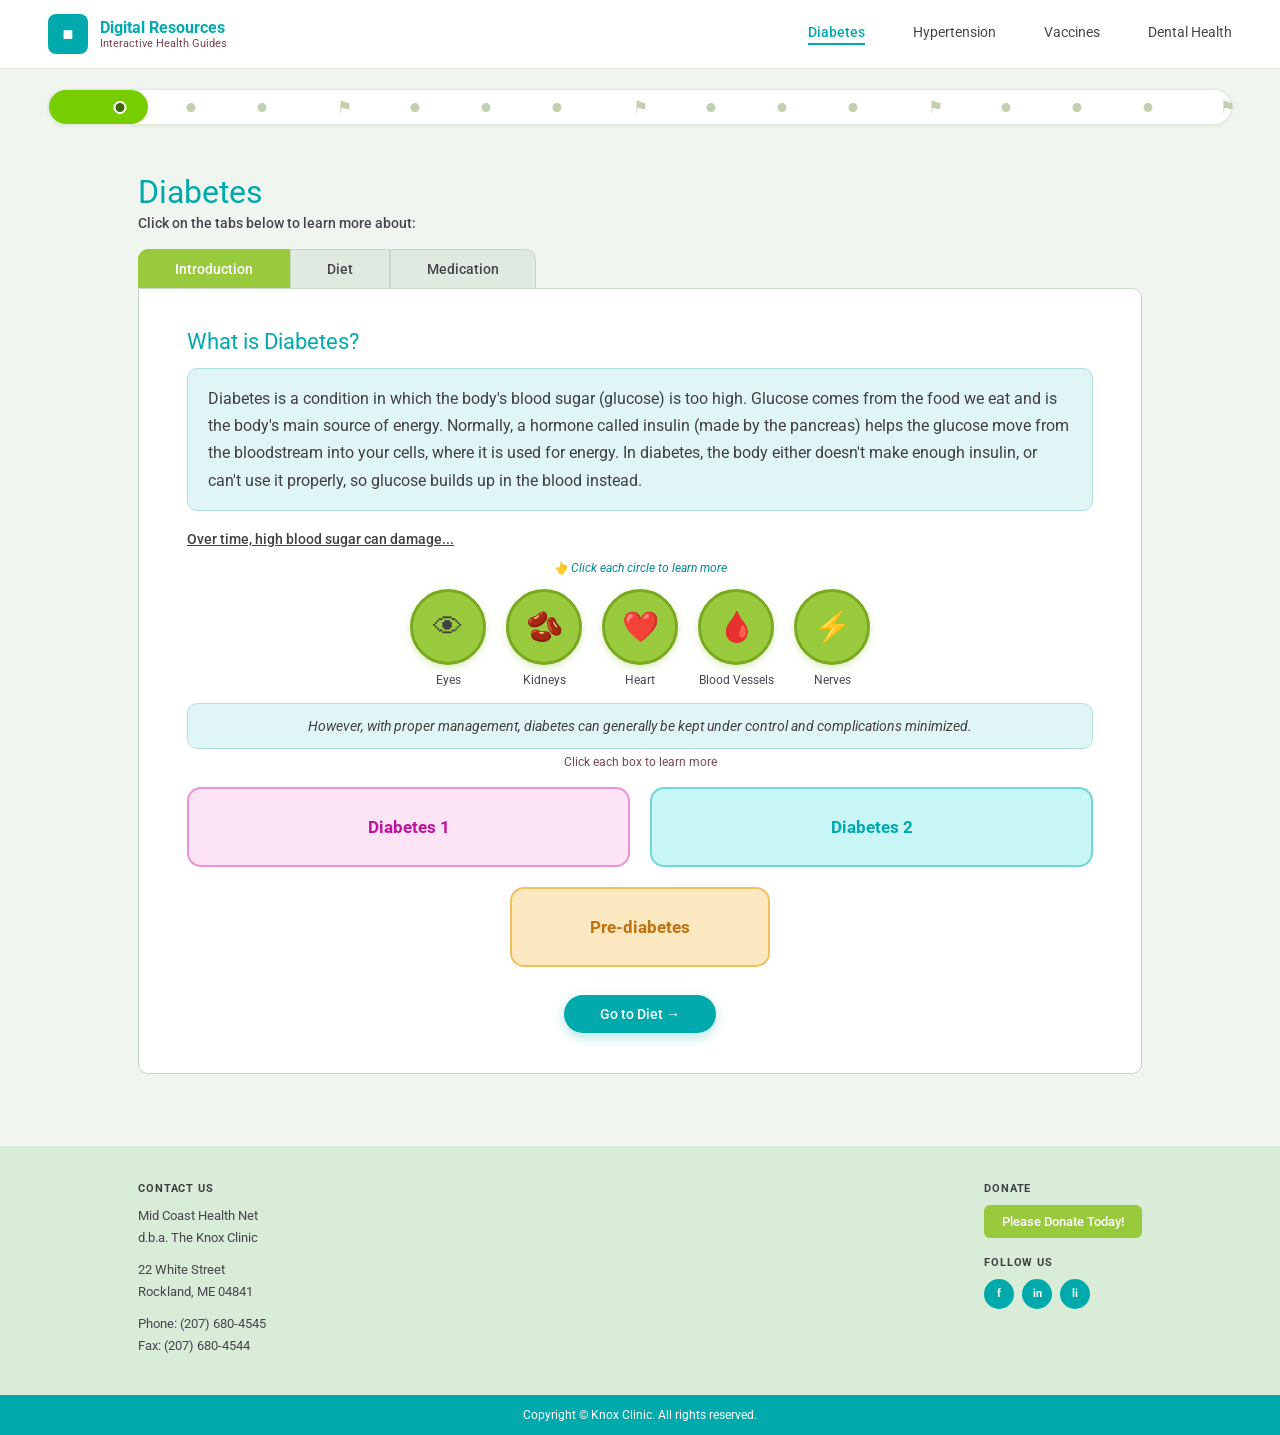
==== index.html @ ec64d721 "Added: styles.css, diabetes.js, index.html" ====
<!DOCTYPE html>
<html lang="en">
<head>
  <meta charset="UTF-8" />
  <meta name="viewport" content="width=device-width, initial-scale=1.0"/>
  <title>Digital Resources – Interactive Health Guides</title>
  <link rel="stylesheet" href="css/styles.css" />
</head>
<body>

  <!-- NAV -->
  <header class="navbar">
    <div class="nav-brand">
      <div class="brand-icon">&#9632;</div>
      <div>
        <div class="brand-title">Digital Resources</div>
        <div class="brand-sub">Interactive Health Guides</div>
      </div>
    </div>
    <nav class="nav-links">
      <a href="#" class="nav-link active">Diabetes</a>
      <a href="#" class="nav-link">Hypertension</a>
      <a href="#" class="nav-link">Vaccines</a>
      <a href="#" class="nav-link">Dental Health</a>
    </nav>
  </header>

  <!-- PROGRESS BAR (rendered by JS) -->
  <div class="progress-bar-container"></div>

  <!-- MAIN CONTENT -->
  <main class="content-wrapper">
    <h1 class="module-title">Diabetes</h1>
    <p class="module-subtitle">Click on the tabs below to learn more about:</p>

    <!-- TABS -->
    <div class="tabs">
      <button class="tab-btn active" data-tab="introduction">Introduction</button>
      <button class="tab-btn" data-tab="diet">Diet</button>
      <button class="tab-btn" data-tab="medication">Medication</button>
    </div>

    <!-- TAB PANELS -->
    <div class="tab-content" id="tab-introduction">
      <!-- Injected by JS -->
    </div>
    <div class="tab-content hidden" id="tab-diet">
      <!-- Injected by JS -->
    </div>
    <div class="tab-content hidden" id="tab-medication">
      <!-- Injected by JS -->
    </div>

  </main>

  <!-- FOOTER -->
  <footer class="site-footer">
    <div class="footer-inner">
      <div class="footer-contact">
        <h4>CONTACT US</h4>
        <p>Mid Coast Health Net<br>d.b.a. The Knox Clinic</p>
        <p>22 White Street<br>Rockland, ME 04841</p>
        <p>Phone: (207) 680-4545<br>Fax: (207) 680-4544</p>
      </div>
      <div class="footer-donate">
        <h4>DONATE</h4>
        <button class="donate-btn">Please Donate Today!</button>
        <h4>FOLLOW US</h4>
        <div class="social-icons">
          <a href="#" class="social-icon">f</a>
          <a href="#" class="social-icon">in</a>
          <a href="#" class="social-icon">li</a>
        </div>
      </div>
    </div>
    <div class="footer-copy">Copyright &copy; Knox Clinic. All rights reserved.</div>
  </footer>

  <script src="js/diabetes.js"></script>
</body>
</html>
---- css/styles.css ----
/* ========== GOOGLE FONTS ========== */
@import url('https://fonts.googleapis.com/css2?family=Roboto:wght@400;500;700&display=swap');

/* ========== RESET & BASE ========== */
*, *::before, *::after { box-sizing: border-box; margin: 0; padding: 0; }
body { font-family: 'Roboto', Arial, sans-serif; font-size: 16px; color: #414042; background: #f0f5f0; }
a { color: inherit; text-decoration: none; }
.hidden { display: none !important; }

/* ========== NAVBAR ========== */
.navbar {
  display: flex;
  align-items: center;
  justify-content: space-between;
  padding: 14px 48px;
  background: #fff;
  border-bottom: 1px solid #e0e0d8;
  box-shadow: 0 1px 4px rgba(0,0,0,0.06);
}
.nav-brand { display: flex; align-items: center; gap: 12px; }
.brand-icon {
  width: 40px; height: 40px;
  background: #00AAAC;
  border-radius: 8px;
  display: flex; align-items: center; justify-content: center;
  color: white; font-size: 18px;
}
.brand-title { font-weight: 700; font-size: 16px; color: #00AAAC; line-height: 1.2; }
.brand-sub { font-size: 11px; color: #79474E; }
.nav-links { display: flex; gap: 48px; }
.nav-link { font-size: 14px; color: #49454F; padding-bottom: 3px; transition: color 0.2s; font-family: 'Roboto', sans-serif; }
.nav-link.active { color: #00AAAC; border-bottom: 2px solid #00AAAC; font-weight: 500; }
.nav-link:hover { color: #00AAAC; }

/* ========== PROGRESS BAR ========== */
.progress-bar-container {
  padding: 20px 48px 20px;
  background: #f0f5f0;
}

.progress-bar-wrapper {
  position: relative;
  height: 36px;
  background: #fff;
  border-radius: 18px;
  border: 1px solid #e0e8d8;
  box-shadow: 0 1px 4px rgba(0,0,0,0.07);
  display: flex;
  align-items: center;
  overflow: visible;
}

/* The green fill track */
.progress-fill {
  position: absolute;
  left: 0; top: 0;
  height: 100%;
  background: #76CE00;
  border-radius: 18px;
  transition: width 0.6s ease;
  z-index: 0;
  min-width: 0;
}

/* Marker container — sits on top of the fill */
.progress-markers {
  position: relative;
  width: 100%;
  height: 100%;
  display: flex;
  align-items: center;
  z-index: 2;
}

.progress-marker {
  position: absolute;
  transform: translateX(-50%);
  display: flex;
  align-items: center;
  justify-content: center;
}

/* Dots */
.p-dot {
  width: 13px; height: 13px;
  border-radius: 50%;
  background: #C2CFB0;
  border: 2px solid #fff;
  transition: background 0.3s;
  display: block;
}
.p-dot.done { background: #3A6500; }

/* Flags */
.p-flag {
  font-size: 17px;
  line-height: 1;
  color: #C2CFB0;
  transition: color 0.3s, transform 0.3s;
  display: block;
  filter: drop-shadow(0 0 0 transparent);
}
.p-flag.done {
  color: #3A6500;
  transform: scale(1.15);
}

/* Star burst animation */
.star-burst { position: fixed; pointer-events: none; z-index: 9999; }
.star-burst span {
  position: absolute; font-size: 20px;
  animation: starFly 1s ease-out forwards;
}
@keyframes starFly {
  0%   { opacity: 1; transform: translate(0,0) scale(1.2); }
  100% { opacity: 0; transform: translate(var(--tx), var(--ty)) scale(0.3); }
}

/* ========== CONTENT WRAPPER ========== */
.content-wrapper {
  max-width: 1100px; margin: 0 auto; padding: 28px 48px 48px;
}
.module-title { font-size: 32px; color: #00AAAC; font-weight: 400; margin-bottom: 4px; font-family: 'Roboto', sans-serif; }
.module-subtitle { font-size: 14px; color: #49454F; margin-bottom: 18px; font-weight: 500; }

/* ========== TABS ========== */
.tabs { display: flex; gap: 0; margin-bottom: 0; }
.tab-btn {
  padding: 11px 36px;
  font-size: 14px; font-weight: 500;
  background: #e0eae0;
  border: 1px solid #c8d8c8;
  border-bottom: none;
  cursor: pointer; color: #49454F;
  transition: background 0.2s, color 0.2s;
  font-family: 'Roboto', sans-serif;
}
.tab-btn:first-child { border-radius: 10px 0 0 0; }
.tab-btn:last-child  { border-radius: 0 10px 0 0; }
.tab-btn.active { background: #99CA3D; color: #fff; border-color: #99CA3D; font-weight: 500; }
.tab-btn:hover:not(.active) { background: #d0ddd0; }

/* ========== TAB PANEL ========== */
.tab-content {
  background: #fff;
  border: 1.5px solid #c8d8c8;
  border-radius: 0 10px 10px 10px;
  padding: 40px 48px;
  min-height: 400px;
}

/* ========== SECTION HEADINGS ========== */
.section-h2 { font-size: 22px; font-weight: 400; color: #00AAAC; margin-bottom: 14px; font-family: 'Roboto', sans-serif; }
.section-h3 { font-size: 14px; font-weight: 500; color: #00AAAC; margin-bottom: 10px; font-family: 'Roboto', sans-serif; }

/* ========== INTRO INFO BOX ========== */
.info-box {
  background: #e0f5f5;
  border-radius: 10px;
  padding: 16px 20px;
  font-size: 16px; line-height: 1.7;
  margin-bottom: 20px; color: #414042;
  border: 1px solid #b0dfe0;
}
.damage-label {
  font-size: 14px; font-weight: 500; color: #414042;
  margin-bottom: 14px; text-decoration: underline;
}

/* ========== ORGAN ICONS ========== */
.organ-row {
  display: flex; gap: 20px; justify-content: center;
  margin: 0 0 16px; flex-wrap: wrap;
}
.organ-item {
  display: flex; flex-direction: column; align-items: center; gap: 8px;
  cursor: pointer;
}
.organ-circle {
  width: 76px; height: 76px; border-radius: 50%;
  background: #99CA3D;
  display: flex; align-items: center; justify-content: center;
  font-size: 30px;
  transition: transform 0.2s, background 0.2s;
  border: 3px solid #7aaa20;
  box-shadow: 0 3px 8px rgba(153,202,61,0.3);
}
.organ-item:hover .organ-circle { background: #7aaa20; transform: scale(1.08); }
.organ-name { font-size: 12px; color: #49454F; text-align: center; font-weight: 400; }
/* Click hint */
.click-hint {
  font-size: 12px; color: #008890; text-align: center;
  margin-bottom: 14px; font-style: italic;
}
.click-hint::before { content: '👆 '; }

.organ-detail-box {
  background: #e0f5f5; border: 1px solid #90d0d0;
  border-radius: 10px; padding: 14px 18px;
  font-size: 14px; line-height: 1.6; color: #414042;
  margin-bottom: 14px; display: none;
}

/* ========== CALLOUT ========== */
.callout-green {
  background: #e0f5f5; border-radius: 10px;
  padding: 14px 22px; font-style: italic;
  font-size: 14px; color: #414042; text-align: center;
  margin: 14px 0 6px; border: 1px solid #b0dfe0;
}
.callout-hint { font-size: 12px; color: #79474E; text-align: center; margin-bottom: 18px; }

/* ========== TYPE BOXES ========== */
.type-boxes-area { margin-top: 8px; }
.type-boxes-grid {
  display: grid; grid-template-columns: 1fr 1fr; gap: 20px; margin-bottom: 20px;
}
.type-boxes-center { display: flex; justify-content: center; margin-bottom: 20px; }
.type-boxes-center .type-box { width: 260px; }

.type-box {
  border-radius: 14px; padding: 28px 20px;
  font-size: 17px; font-weight: 700;
  cursor: pointer; text-align: center;
  transition: transform 0.15s, box-shadow 0.15s;
  border: 2px solid transparent;
  user-select: none; font-family: 'Roboto', sans-serif;
}
.type-box:hover { transform: translateY(-3px); box-shadow: 0 8px 20px rgba(0,0,0,0.13); }
.type-box.t1  { background: #fce4f5; color: #c010a0; border-color: #f090d8; }
.type-box.t2  { background: #c8f5f5; color: #00AAAC; border-color: #70d8d8; }
.type-box.pre { background: #fce8c0; color: #c07010; border-color: #f0c060; }

/* ========== TYPE PANEL ========== */
.type-panel {
  border: 2px solid; border-radius: 14px;
  overflow: hidden; position: relative;
  font-size: 14px; line-height: 1.7;
  animation: panelFadeIn 0.2s ease;
}
@keyframes panelFadeIn { from { opacity: 0; transform: translateY(6px); } to { opacity: 1; transform: none; } }

.type-panel-close {
  position: absolute; top: 10px; right: 14px;
  background: none; border: none;
  font-size: 18px; font-weight: 700; cursor: pointer;
  line-height: 1; padding: 2px 6px; border-radius: 4px;
  transition: opacity 0.15s;
}
.type-panel-close:hover { opacity: 0.6; }

.type-panel-section {
  padding: 16px 20px; border-bottom: 1.5px solid;
}
.type-panel-section:last-child { border-bottom: none; }
.type-panel-section ul, .type-panel-section ol { padding-left: 20px; margin-top: 4px; }
.type-panel-section li { margin-bottom: 4px; }

.type-panel-cols {
  display: grid; grid-template-columns: 1fr 1fr;
  border-bottom: 1.5px solid;
}
.type-panel-col {
  padding: 16px 20px; font-size: 14px; line-height: 1.7;
}
.type-panel-col:first-child { border-right: 1.5px solid; }
.type-panel-col ul { padding-left: 18px; margin-top: 4px; }
.type-panel-col li { margin-bottom: 3px; }

/* ========== MYTH CARDS ========== */
.myth-card {
  border-radius: 24px; padding: 14px 20px;
  margin-bottom: 10px; cursor: pointer;
  color: #fff; font-size: 14px; font-weight: 500;
  text-align: center; min-height: 48px;
  display: flex; align-items: center; justify-content: center;
  transition: opacity 0.15s; user-select: none;
}
.myth-card:hover { opacity: 0.88; }
.myth-back { flex-direction: column; gap: 6px; text-align: center; font-weight: 400; }
.myth-verdict { font-size: 16px; font-weight: 700; display: block; margin-bottom: 4px; }
.verdict-true  { color: #ccffcc; }
.verdict-false { color: #ffdddd; }

/* ========== RISK FACTOR CHECKLIST ========== */
.risk-check-row {
  display: flex; align-items: center; justify-content: space-between;
  padding: 8px 4px; border-bottom: 1px solid rgba(0,0,0,0.08);
  font-size: 14px;
}
.risk-check-row:last-of-type { border-bottom: none; }
.risk-check-label { text-decoration: underline; color: #414042; }
.risk-checkbox { width: 18px; height: 18px; cursor: pointer; accent-color: #c07010; }

/* ========== PRE-DIABETES TABLE ========== */
.pre-table { width: 100%; border-collapse: collapse; font-size: 13px; }
.pre-table th, .pre-table td {
  border: 1px solid rgba(0,0,0,0.2); padding: 8px 12px; text-align: left;
}
.pre-table th { font-weight: 700; background: rgba(0,0,0,0.06); }
.pre-table tr:nth-child(even) { background: rgba(255,255,255,0.4); }

/* ========== DIET PLATE LAYOUT ========== */
.plate-layout {
  display: grid;
  grid-template-columns: 1fr auto 1fr;
  gap: 20px;
  align-items: center;
  margin-bottom: 8px;
  min-height: 280px;
}
.plate-center { display: flex; justify-content: center; }
.plate-center svg { width: 260px; height: 260px; }
.plate-card-left  { display: flex; align-items: center; justify-content: flex-end;  min-height: 160px; }
.plate-card-right { display: flex; align-items: center; justify-content: flex-start; min-height: 160px; }

.plate-info-card {
  border: 1.5px solid;
  border-radius: 12px;
  padding: 14px 16px;
  font-size: 13px;
  line-height: 1.6;
  max-width: 220px;
  animation: fadeIn 0.15s ease;
}
@keyframes fadeIn { from { opacity: 0; transform: translateY(4px); } to { opacity: 1; transform: none; } }

.side-tooltip {
  display: none; position: absolute;
  top: 70px; left: 50%; transform: translateX(-50%);
  background: #e0f5f5; border: 1.5px solid #70d0d0;
  border-radius: 10px; padding: 12px 14px;
  font-size: 12px; line-height: 1.6;
  width: 210px; z-index: 20; color: #414042;
  box-shadow: 0 4px 12px rgba(0,0,0,0.12);
}
.side-tooltip h4 { font-weight: 500; color: #00AAAC; margin-bottom: 4px; font-size: 13px; }
.side-item:hover .side-tooltip { display: block; }
.side-name { font-size: 12px; color: #49454F; text-align: center; font-weight: 400; }

.diet-list-section { margin-top: 18px; }
.diet-list-section ul { padding-left: 20px; margin-top: 6px; }
.diet-list-section li { font-size: 14px; line-height: 1.7; margin-bottom: 3px; }

/* ========== QUIZ ========== */
.quiz-box {
  border: 1.5px solid #00AAAC; border-radius: 12px;
  padding: 22px 24px; margin-top: 24px; background: #e8f8f8;
}
.quiz-box h3 { font-size: 14px; font-weight: 500; color: #00AAAC; margin-bottom: 10px; }
.quiz-question { font-size: 14px; color: #414042; margin-bottom: 10px; }
.quiz-options { list-style: none; padding: 0; margin: 0 0 12px; }
.quiz-options li { margin-bottom: 6px; }
.quiz-options label {
  display: flex; align-items: center; gap: 10px;
  cursor: pointer; font-size: 14px; color: #414042;
  padding: 8px 12px; border-radius: 8px;
  border: 1px solid transparent;
  transition: background 0.15s, border-color 0.15s;
}
.quiz-options label:hover { background: #c8f0f0; border-color: #70d0d0; }
.quiz-btn {
  background: #00AAAC; color: #fff; border: none;
  border-radius: 8px; padding: 9px 24px;
  font-size: 14px; font-weight: 500; cursor: pointer;
  transition: background 0.2s; font-family: 'Roboto', sans-serif;
}
.quiz-btn:hover { background: #008890; }
.quiz-answer {
  border-radius: 10px; padding: 14px 18px;
  font-size: 13px; line-height: 1.7; margin-top: 14px; display: none;
}
.quiz-answer.show { display: block; }
.quiz-answer.correct { background: #e0f7ec; border: 1px solid #70d8a0; color: #0d5c30; }
.quiz-answer.wrong   { background: #fdf0f0; border: 1px solid #f0a0a0; color: #7a1a1a; }

/* ========== NEXT BUTTON ========== */
.next-btn-row { display: flex; justify-content: center; margin-top: 28px; }
.next-btn {
  background: #00AAAC; color: #fff; border: none;
  border-radius: 24px; padding: 11px 36px;
  font-size: 14px; font-weight: 500; cursor: pointer;
  display: flex; align-items: center; gap: 8px;
  transition: background 0.2s, transform 0.15s;
  box-shadow: 0 4px 12px rgba(0,170,172,0.3);
  font-family: 'Roboto', sans-serif;
}
.next-btn:hover { background: #008890; transform: translateY(-2px); }

/* ========== MEDICATION TAB ========== */
.four-ms-intro {
  background: #fff8e8; border: 1px solid #f0d890;
  border-radius: 10px; padding: 16px 20px;
  font-size: 14px; line-height: 1.7; color: #414042;
  margin-bottom: 16px;
}
.four-ms-hint { font-size: 12px; color: #79474E; text-align: center; margin-bottom: 14px; }

.pie-svg-wrapper {
  display: flex; justify-content: center;
  margin: 0 auto 10px; max-width: 280px;
}
.pie-svg-wrapper svg { width: 100%; height: auto; cursor: pointer; }

.ms-section {
  background: #e0f5f5; border-radius: 12px;
  padding: 22px 24px; margin-bottom: 16px; display: none;
  border: 1px solid #90d0d0;
}
.ms-section.open { display: block; }
.ms-section h3 { font-size: 16px; font-weight: 500; color: #00AAAC; margin-bottom: 12px; }
.ms-section p, .ms-section li { font-size: 14px; line-height: 1.7; }
.ms-section ol, .ms-section ul { padding-left: 20px; margin-top: 8px; }
.ms-section li { margin-bottom: 6px; }

.sub-card {
  background: #c8ecec; border-radius: 10px;
  padding: 16px 18px; margin-top: 14px; font-size: 14px;
  border: 1px solid #80c8c8;
}
.sub-card h4 { font-weight: 500; color: #007880; margin-bottom: 8px; font-size: 15px; }

.monitor-toggle {
  display: flex; gap: 0; margin: 16px 0 12px;
  border-radius: 8px; overflow: hidden;
  border: 1.5px solid #90d0d0; width: fit-content;
}
.monitor-btn {
  padding: 9px 24px; border: none;
  background: #f0fafa; cursor: pointer;
  font-size: 14px; font-weight: 500; color: #49454F;
  transition: background 0.2s, color 0.2s;
  font-family: 'Roboto', sans-serif;
}
.monitor-btn.active { background: #99CA3D; color: #fff; }
.monitor-btn:hover:not(.active) { background: #d8f0f0; }

.monitor-panel { display: none; }
.monitor-panel.open { display: flex; gap: 12px; flex-wrap: wrap; }

.monitor-card {
  background: #f0fafa; border-radius: 10px;
  padding: 14px 16px; flex: 1; min-width: 140px;
  border: 1px solid #b0e0e0;
}
.monitor-card h4 { font-size: 13px; font-weight: 500; color: #007880; margin-bottom: 8px; }
.monitor-card ul { padding-left: 16px; }
.monitor-card li { font-size: 13px; line-height: 1.6; margin-bottom: 4px; color: #414042; }

/* ========== FOOTER ========== */
.site-footer { background: #d8ecd8; margin-top: 24px; }
.footer-inner {
  display: flex; justify-content: space-between; flex-wrap: wrap;
  gap: 24px; padding: 36px 48px 28px; max-width: 1100px; margin: 0 auto;
}
.footer-contact h4, .footer-donate h4 {
  font-size: 11px; font-weight: 700; color: #414042;
  margin-bottom: 10px; letter-spacing: 0.08em; text-transform: uppercase;
}
.footer-contact p { font-size: 13px; color: #49454F; line-height: 1.7; margin-bottom: 10px; }
.donate-btn {
  background: #99CA3D; color: #fff; border: none;
  border-radius: 6px; padding: 9px 18px;
  font-size: 13px; font-weight: 500; cursor: pointer;
  margin-bottom: 18px; display: block; transition: background 0.2s;
  font-family: 'Roboto', sans-serif;
}
.donate-btn:hover { background: #7aaa20; }
.social-icons { display: flex; gap: 8px; }
.social-icon {
  width: 30px; height: 30px; border-radius: 50%;
  background: #00AAAC; color: #fff;
  display: flex; align-items: center; justify-content: center;
  font-size: 11px; font-weight: 700; transition: background 0.2s;
}
.social-icon:hover { background: #008890; }
.footer-copy {
  background: #00AAAC; color: #fff;
  text-align: center; padding: 13px; font-size: 12px;
}

/* ========== RESPONSIVE ========== */
@media (max-width: 600px) {
  .navbar { flex-direction: column; gap: 12px; padding: 14px 16px; }
  .progress-bar-container { padding: 16px 16px 10px; }
  .content-wrapper { padding: 16px 12px 32px; }
  .tab-content { padding: 20px 16px; }
  .organ-circle { width: 58px; height: 58px; font-size: 24px; }
  .type-boxes-grid { grid-template-columns: 1fr; }
  .type-boxes-center .type-box { width: 100%; }
  .plate-wrapper { flex-direction: column; align-items: center; }
  .footer-inner { flex-direction: column; padding: 28px 20px; }
}
/* ========== SIDE ICONS ROW (Diet tab) ========== */

/* Three items in a horizontal row, evenly spaced */
.side-icons-row {
  display: flex;
  justify-content: space-around;
  align-items: flex-start;
  gap: 16px;
  margin-bottom: 24px;
}

/* Each item: circle + name + hover card stacked vertically */
.side-item-wrap {
  display: flex;
  flex-direction: column;
  align-items: center;
  gap: 8px;
  flex: 1;
  position: relative;  /* anchor for the hover card */
}

/* The colored circle button */
.side-circle-btn {
  width: 90px;
  height: 90px;
  border-radius: 50%;
  border: none;
  cursor: pointer;
  display: flex;
  align-items: center;
  justify-content: center;
  transition: background 0.2s, transform 0.15s;
  box-shadow: 0 4px 12px rgba(0,0,0,0.12);
  padding: 0;
  /* Icon swap note: the SVG inside here will be replaced with a Noun Project <img>
     or inline <svg>. Keep this button as the wrapper — just swap the inner content. */
}
.side-circle-btn:hover {
  transform: scale(1.07);
}

/* Item label below the circle */
.side-item-name {
  font-size: 13px;
  color: #49454F;
  text-align: center;
  font-weight: 400;
}

/* Hover card that appears below the circle */
.side-hover-card {
  border: 1.5px solid;
  border-radius: 14px;
  padding: 14px 16px;
  font-size: 13px;
  line-height: 1.6;
  width: 100%;
  max-width: 200px;
  box-shadow: 0 4px 12px rgba(0,0,0,0.08);
  animation: fadeIn 0.15s ease;
}
.side-hover-card ul {
  padding-left: 16px;
  margin-top: 4px;
}
.side-hover-card li {
  margin-bottom: 3px;
  font-size: 12px;
}

/* ========== PLATE LAYOUT TWEAK ========== */
/* Override old plate-layout grid to use 3 columns:
   left card | plate | right column (carb + protein stacked) */
.plate-layout {
  display: grid;
  grid-template-columns: 1fr auto 1fr;
  gap: 20px;
  align-items: center;
  margin-bottom: 32px;
}

/* ========== RESPONSIVE: stack side icons on small screens ========== */
@media (max-width: 600px) {
  .side-icons-row {
    flex-direction: column;
    align-items: center;
  }
  .side-hover-card {
    max-width: 280px;
  }
  .plate-layout {
    grid-template-columns: 1fr;
    justify-items: center;
  }
}
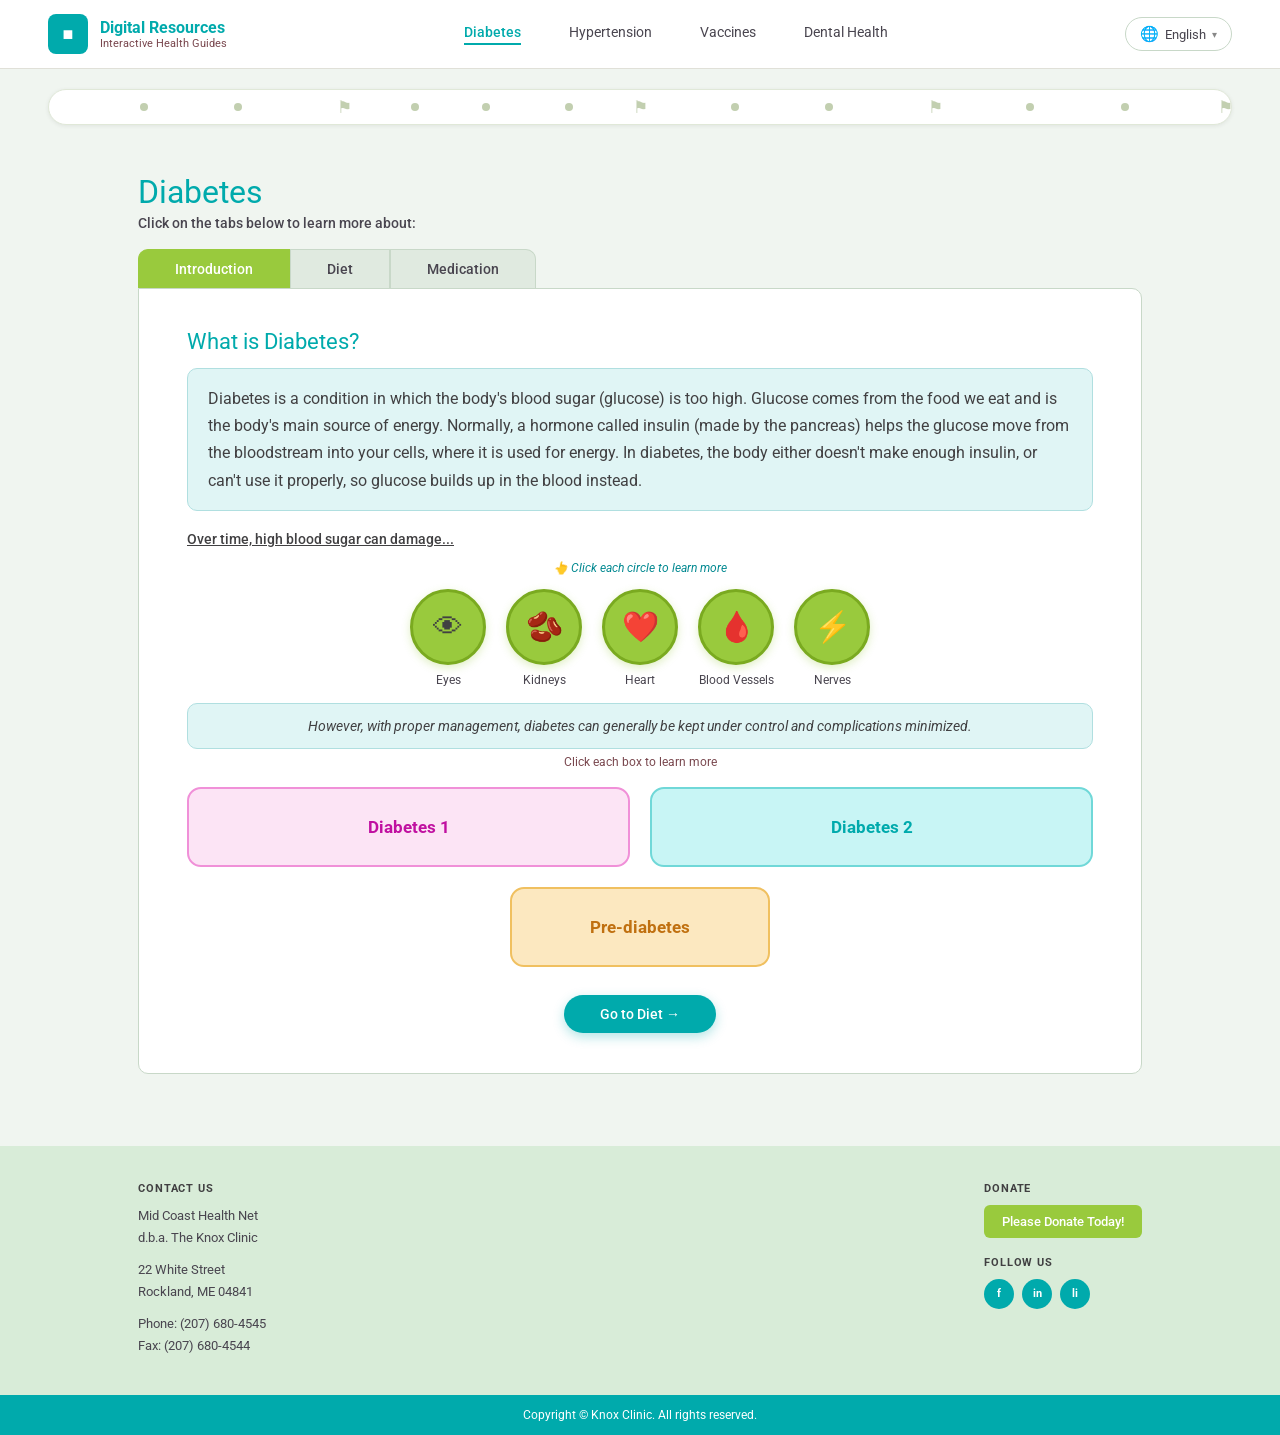
==== commit 1abba191: "Added a language preference button, stars when the diabetes module is finished, and adjusted the ico" ====
--- a/index.html
+++ b/index.html
@@ -4,56 +4,82 @@
   <meta charset="UTF-8" />
   <meta name="viewport" content="width=device-width, initial-scale=1.0"/>
   <title>Digital Resources – Interactive Health Guides</title>
-  <link rel="stylesheet" href="css/styles.css" />
+
+  <!-- Shared styles (navbar, footer, progress bar, quiz, shared components) -->
+  <link rel="stylesheet" href="css/base.css" />
+  <!-- Diabetes module styles -->
+  <link rel="stylesheet" href="css/diabetes.css" />
 </head>
 <body>
 
-  <!-- NAV -->
+  <!-- ═══════════════════════════════════════════
+       NAVBAR
+  ═══════════════════════════════════════════ -->
   <header class="navbar">
-    <div class="nav-brand">
-      <div class="brand-icon">&#9632;</div>
-      <div>
-        <div class="brand-title">Digital Resources</div>
-        <div class="brand-sub">Interactive Health Guides</div>
-      </div>
+  <div class="nav-brand">
+    <div class="brand-icon">&#9632;</div>
+    <div>
+      <div class="brand-title">Digital Resources</div>
+      <div class="brand-sub">Interactive Health Guides</div>
     </div>
-    <nav class="nav-links">
-      <a href="#" class="nav-link active">Diabetes</a>
-      <a href="#" class="nav-link">Hypertension</a>
-      <a href="#" class="nav-link">Vaccines</a>
-      <a href="#" class="nav-link">Dental Health</a>
-    </nav>
-  </header>
+  </div>
 
-  <!-- PROGRESS BAR (rendered by JS) -->
+  <nav class="nav-links">
+    <a href="index.html" class="nav-link active">Diabetes</a>
+    <a href="#" class="nav-link">Hypertension</a>
+    <a href="#" class="nav-link">Vaccines</a>
+    <a href="dental.html" class="nav-link">Dental Health</a>
+  </nav>
+
+  <!-- Language switcher -->
+  <div class="lang-switcher">
+    <button class="lang-btn" id="langBtn">
+      <span class="lang-globe">🌐</span>
+      <span class="lang-label" id="langLabel">English</span>
+      <span class="lang-caret">▾</span>
+    </button>
+    <div class="lang-dropdown" id="langDropdown">
+      <div class="lang-option lang-option-active">🇺🇸 English</div>
+      <div class="lang-option">🇪🇸 Español</div>
+    </div>
+  </div>
+</header>
+
+  <!-- ═══════════════════════════════════════════
+       PROGRESS BAR
+       Populated by renderProgressBar() in js/progress.js
+  ═══════════════════════════════════════════ -->
   <div class="progress-bar-container"></div>
 
-  <!-- MAIN CONTENT -->
+  <!-- ═══════════════════════════════════════════
+       MAIN CONTENT — DIABETES MODULE
+  ═══════════════════════════════════════════ -->
   <main class="content-wrapper">
     <h1 class="module-title">Diabetes</h1>
     <p class="module-subtitle">Click on the tabs below to learn more about:</p>
 
-    <!-- TABS -->
+    <!-- Tab buttons -->
     <div class="tabs">
       <button class="tab-btn active" data-tab="introduction">Introduction</button>
       <button class="tab-btn" data-tab="diet">Diet</button>
       <button class="tab-btn" data-tab="medication">Medication</button>
     </div>
 
-    <!-- TAB PANELS -->
+    <!-- Tab panels — each populated by its render function in js/diabetes.js -->
     <div class="tab-content" id="tab-introduction">
-      <!-- Injected by JS -->
+      <!-- Populated by renderIntroduction() -->
     </div>
     <div class="tab-content hidden" id="tab-diet">
-      <!-- Injected by JS -->
+      <!-- Populated by renderDiet() -->
     </div>
     <div class="tab-content hidden" id="tab-medication">
-      <!-- Injected by JS -->
+      <!-- Populated by renderMedication() -->
     </div>
-
   </main>
 
-  <!-- FOOTER -->
+  <!-- ═══════════════════════════════════════════
+       FOOTER
+  ═══════════════════════════════════════════ -->
   <footer class="site-footer">
     <div class="footer-inner">
       <div class="footer-contact">
@@ -76,6 +102,18 @@
     <div class="footer-copy">Copyright &copy; Knox Clinic. All rights reserved.</div>
   </footer>
 
+  <!-- progress.js must load before diabetes.js (diabetes depends on progressState) -->
+  <script src="js/progress.js"></script>
   <script src="js/diabetes.js"></script>
+
+  <script>
+  const langBtn = document.getElementById('langBtn');
+  const langDropdown = document.getElementById('langDropdown');
+  langBtn.addEventListener('click', () => langDropdown.classList.toggle('open'));
+  document.addEventListener('click', e => {
+    if (!langBtn.contains(e.target)) langDropdown.classList.remove('open');
+  });
+  </script>
+
 </body>
 </html>
--- a/css/base.css
+++ b/css/base.css
@@ -0,0 +1,322 @@
+/* =============================================
+   base.css — Knox Clinic Digital Resources
+   Shared styles used across ALL health modules.
+   Do not put module-specific styles here.
+   ============================================= */
+
+@import url('https://fonts.googleapis.com/css2?family=Roboto:wght@400;500;700&display=swap');
+
+
+/* ═══════════════════════════════════════════
+   RESET & BASE
+═══════════════════════════════════════════ */
+*, *::before, *::after { box-sizing: border-box; margin: 0; padding: 0; }
+body { font-family: 'Roboto', Arial, sans-serif; font-size: 16px; color: #414042; background: #f0f5f0; }
+a { color: inherit; text-decoration: none; }
+.hidden { display: none !important; }
+
+
+/* ═══════════════════════════════════════════
+   NAVBAR
+═══════════════════════════════════════════ */
+.navbar {
+  display: flex;
+  align-items: center;
+  justify-content: space-between;
+  padding: 14px 48px;
+  background: #fff;
+  border-bottom: 1px solid #e0e0d8;
+  box-shadow: 0 1px 4px rgba(0,0,0,0.06);
+}
+.nav-brand { display: flex; align-items: center; gap: 12px; }
+.brand-icon {
+  width: 40px; height: 40px;
+  background: #00AAAC;
+  border-radius: 8px;
+  display: flex; align-items: center; justify-content: center;
+  color: white; font-size: 18px;
+}
+.brand-title { font-weight: 700; font-size: 16px; color: #00AAAC; line-height: 1.2; }
+.brand-sub { font-size: 11px; color: #79474E; }
+.nav-links { display: flex; gap: 48px; }
+.nav-link { font-size: 14px; color: #49454F; padding-bottom: 3px; transition: color 0.2s; font-family: 'Roboto', sans-serif; }
+.nav-link.active { color: #00AAAC; border-bottom: 2px solid #00AAAC; font-weight: 500; }
+.nav-link:hover { color: #00AAAC; }
+
+
+/* ═══════════════════════════════════════════
+   PROGRESS BAR
+═══════════════════════════════════════════ */
+.progress-bar-container {
+  padding: 20px 48px;
+  background: #f0f5f0;
+}
+.progress-bar-wrapper {
+  position: relative;
+  height: 36px;
+  background: #fff;
+  border-radius: 18px;
+  border: 1px solid #e0e8d8;
+  box-shadow: 0 1px 4px rgba(0,0,0,0.07);
+  display: flex;
+  align-items: center;
+  overflow: visible;
+}
+.progress-fill {
+  position: absolute;
+  left: 0; top: 0;
+  height: 100%;
+  background: #76CE00;
+  border-radius: 18px;
+  transition: width 0.6s ease;
+  z-index: 0;
+  min-width: 0;
+}
+.progress-markers {
+  position: relative;
+  width: 100%;
+  height: 100%;
+  display: flex;
+  align-items: center;
+  z-index: 2;
+}
+.progress-marker {
+  position: absolute;
+  transform: translateX(-50%);
+  display: flex;
+  align-items: center;
+  justify-content: center;
+}
+.p-dot {
+  width: 8px; height: 8px;
+  border-radius: 50%;
+  background: #C2CFB0;
+  transition: background 0.3s;
+  display: block;
+}
+.p-dot.done { background: #3A6500; }
+.p-flag {
+  font-size: 17px;
+  line-height: 1;
+  color: #C2CFB0;
+  transition: color 0.3s, transform 0.3s;
+  display: block;
+}
+.p-flag.done { color: #3A6500; transform: scale(1.15); }
+
+/* Star burst animation (module completion) */
+.star-burst { position: fixed; pointer-events: none; z-index: 9999; }
+.star-burst span {
+  position: absolute; font-size: 20px;
+  animation: starFly 1s ease-out forwards;
+}
+@keyframes starFly {
+  0%   { opacity: 1; transform: translate(0,0) scale(1.2); }
+  100% { opacity: 0; transform: translate(var(--tx), var(--ty)) scale(0.3); }
+}
+
+
+/* ═══════════════════════════════════════════
+   CONTENT WRAPPER
+═══════════════════════════════════════════ */
+.content-wrapper {
+  max-width: 1100px; margin: 0 auto; padding: 28px 48px 48px;
+}
+.module-title { font-size: 32px; color: #00AAAC; font-weight: 400; margin-bottom: 4px; font-family: 'Roboto', sans-serif; }
+.module-subtitle { font-size: 14px; color: #49454F; margin-bottom: 18px; font-weight: 500; }
+
+
+/* ═══════════════════════════════════════════
+   TABS  (shared tab chrome, used by all modules)
+═══════════════════════════════════════════ */
+.tabs { display: flex; gap: 0; margin-bottom: 0; }
+.tab-btn {
+  padding: 11px 36px;
+  font-size: 14px; font-weight: 500;
+  background: #e0eae0;
+  border: 1px solid #c8d8c8;
+  border-bottom: none;
+  cursor: pointer; color: #49454F;
+  transition: background 0.2s, color 0.2s;
+  font-family: 'Roboto', sans-serif;
+}
+.tab-btn:first-child { border-radius: 10px 0 0 0; }
+.tab-btn:last-child  { border-radius: 0 10px 0 0; }
+.tab-btn.active { background: #99CA3D; color: #fff; border-color: #99CA3D; font-weight: 500; }
+.tab-btn:hover:not(.active) { background: #d0ddd0; }
+.tab-content {
+  background: #fff;
+  border: 1.5px solid #c8d8c8;
+  border-radius: 0 10px 10px 10px;
+  padding: 40px 48px;
+  min-height: 400px;
+}
+
+
+/* ═══════════════════════════════════════════
+   SECTION HEADINGS
+═══════════════════════════════════════════ */
+.section-h2 { font-size: 22px; font-weight: 400; color: #00AAAC; margin-bottom: 14px; font-family: 'Roboto', sans-serif; }
+.section-h3 { font-size: 14px; font-weight: 500; color: #00AAAC; margin-bottom: 10px; font-family: 'Roboto', sans-serif; }
+
+
+/* ═══════════════════════════════════════════
+   QUIZ  (shared across modules)
+═══════════════════════════════════════════ */
+.quiz-box {
+  border: 1.5px solid #00AAAC; border-radius: 12px;
+  padding: 22px 24px; margin-top: 24px; background: #e8f8f8;
+}
+.quiz-box h3 { font-size: 14px; font-weight: 500; color: #00AAAC; margin-bottom: 10px; }
+.quiz-question { font-size: 14px; color: #414042; margin-bottom: 10px; }
+.quiz-options { list-style: none; padding: 0; margin: 0 0 12px; }
+.quiz-options li { margin-bottom: 6px; }
+.quiz-options label {
+  display: flex; align-items: center; gap: 10px;
+  cursor: pointer; font-size: 14px; color: #414042;
+  padding: 8px 12px; border-radius: 8px;
+  border: 1px solid transparent;
+  transition: background 0.15s, border-color 0.15s;
+}
+.quiz-options label:hover { background: #c8f0f0; border-color: #70d0d0; }
+.quiz-btn {
+  background: #00AAAC; color: #fff; border: none;
+  border-radius: 8px; padding: 9px 24px;
+  font-size: 14px; font-weight: 500; cursor: pointer;
+  transition: background 0.2s; font-family: 'Roboto', sans-serif;
+}
+.quiz-btn:hover { background: #008890; }
+.quiz-answer {
+  border-radius: 10px; padding: 14px 18px;
+  font-size: 13px; line-height: 1.7; margin-top: 14px; display: none;
+}
+.quiz-answer.show   { display: block; }
+.quiz-answer.correct { background: #e0f7ec; border: 1px solid #70d8a0; color: #0d5c30; }
+.quiz-answer.wrong   { background: #fdf0f0; border: 1px solid #f0a0a0; color: #7a1a1a; }
+
+
+/* ═══════════════════════════════════════════
+   NEXT BUTTON  (shared across modules)
+═══════════════════════════════════════════ */
+.next-btn-row { display: flex; justify-content: center; margin-top: 28px; }
+.next-btn {
+  background: #00AAAC; color: #fff; border: none;
+  border-radius: 24px; padding: 11px 36px;
+  font-size: 14px; font-weight: 500; cursor: pointer;
+  display: flex; align-items: center; gap: 8px;
+  transition: background 0.2s, transform 0.15s;
+  box-shadow: 0 4px 12px rgba(0,170,172,0.3);
+  font-family: 'Roboto', sans-serif;
+}
+.next-btn:hover { background: #008890; transform: translateY(-2px); }
+
+
+/* ═══════════════════════════════════════════
+   FOOTER
+═══════════════════════════════════════════ */
+.site-footer { background: #d8ecd8; margin-top: 24px; }
+.footer-inner {
+  display: flex; justify-content: space-between; flex-wrap: wrap;
+  gap: 24px; padding: 36px 48px 28px; max-width: 1100px; margin: 0 auto;
+}
+.footer-contact h4, .footer-donate h4 {
+  font-size: 11px; font-weight: 700; color: #414042;
+  margin-bottom: 10px; letter-spacing: 0.08em; text-transform: uppercase;
+}
+.footer-contact p { font-size: 13px; color: #49454F; line-height: 1.7; margin-bottom: 10px; }
+.donate-btn {
+  background: #99CA3D; color: #fff; border: none;
+  border-radius: 6px; padding: 9px 18px;
+  font-size: 13px; font-weight: 500; cursor: pointer;
+  margin-bottom: 18px; display: block; transition: background 0.2s;
+  font-family: 'Roboto', sans-serif;
+}
+.donate-btn:hover { background: #7aaa20; }
+.social-icons { display: flex; gap: 8px; }
+.social-icon {
+  width: 30px; height: 30px; border-radius: 50%;
+  background: #00AAAC; color: #fff;
+  display: flex; align-items: center; justify-content: center;
+  font-size: 11px; font-weight: 700; transition: background 0.2s;
+}
+.social-icon:hover { background: #008890; }
+.footer-copy {
+  background: #00AAAC; color: #fff;
+  text-align: center; padding: 13px; font-size: 12px;
+}
+
+
+/* ═══════════════════════════════════════════
+   RESPONSIVE
+═══════════════════════════════════════════ */
+@media (max-width: 600px) {
+  .navbar { flex-direction: column; gap: 12px; padding: 14px 16px; }
+  .progress-bar-container { padding: 16px 16px 10px; }
+  .content-wrapper { padding: 16px 12px 32px; }
+  .tab-content { padding: 20px 16px; }
+  .footer-inner { flex-direction: column; padding: 28px 20px; }
+}
+
+/* ═══════════════════════════════════════════
+   LANGUAGE SWITCHER
+═══════════════════════════════════════════ */
+.lang-switcher {
+  position: relative;
+}
+
+.lang-btn {
+  display: flex;
+  align-items: center;
+  gap: 6px;
+  background: none;
+  border: 1.5px solid #c8d8c8;
+  border-radius: 20px;
+  padding: 7px 14px;
+  font-size: 13px;
+  color: #49454F;
+  cursor: pointer;
+  font-family: 'Roboto', sans-serif;
+  transition: background 0.15s, border-color 0.15s;
+  white-space: nowrap;
+}
+
+.lang-btn:hover {
+  background: #f0f5f0;
+  border-color: #00AAAC;
+}
+
+.lang-globe { font-size: 15px; }
+.lang-caret { font-size: 10px; color: #888; }
+
+.lang-dropdown {
+  display: none;
+  position: absolute;
+  top: calc(100% + 8px);
+  right: 0;
+  background: #fff;
+  border: 1px solid #e0e8d8;
+  border-radius: 10px;
+  box-shadow: 0 4px 16px rgba(0,0,0,0.10);
+  min-width: 140px;
+  overflow: hidden;
+  z-index: 999;
+}
+
+.lang-dropdown.open { display: block; }
+
+.lang-option {
+  padding: 10px 16px;
+  font-size: 13px;
+  color: #49454F;
+  cursor: pointer;
+  font-family: 'Roboto', sans-serif;
+  transition: background 0.15s;
+}
+
+.lang-option:hover { background: #f0f5f0; }
+
+.lang-option-active {
+  color: #00AAAC;
+  font-weight: 500;
+  background: #e8f8f8;
+}
--- a/css/diabetes.css
+++ b/css/diabetes.css
@@ -0,0 +1,364 @@
+/* =============================================
+   diabetes.css — Knox Clinic Digital Resources
+   Styles specific to the Diabetes module only.
+   Shared/global styles live in base.css.
+   ============================================= */
+
+
+/* ═══════════════════════════════════════════
+   INTRODUCTION TAB — Info box & organ icons
+═══════════════════════════════════════════ */
+.info-box {
+  background: #e0f5f5;
+  border-radius: 10px;
+  padding: 16px 20px;
+  font-size: 16px; line-height: 1.7;
+  margin-bottom: 20px; color: #414042;
+  border: 1px solid #b0dfe0;
+}
+.damage-label {
+  font-size: 14px; font-weight: 500; color: #414042;
+  margin-bottom: 14px; text-decoration: underline;
+}
+.click-hint {
+  font-size: 12px; color: #008890; text-align: center;
+  margin-bottom: 14px; font-style: italic;
+}
+.click-hint::before { content: '👆 '; }
+
+.organ-row {
+  display: flex; gap: 20px; justify-content: center;
+  margin: 0 0 16px; flex-wrap: wrap;
+}
+.organ-item {
+  display: flex; flex-direction: column; align-items: center; gap: 8px;
+  cursor: pointer;
+}
+.organ-circle {
+  width: 76px; height: 76px; border-radius: 50%;
+  background: #99CA3D;
+  display: flex; align-items: center; justify-content: center;
+  font-size: 30px;
+  transition: transform 0.2s, background 0.2s;
+  border: 3px solid #7aaa20;
+  box-shadow: 0 3px 8px rgba(153,202,61,0.3);
+}
+.organ-item:hover .organ-circle { background: #7aaa20; transform: scale(1.08); }
+.organ-name { font-size: 12px; color: #49454F; text-align: center; font-weight: 400; }
+
+.organ-detail-box {
+  background: #e0f5f5; border: 1px solid #90d0d0;
+  border-radius: 10px; padding: 14px 18px;
+  font-size: 14px; line-height: 1.6; color: #414042;
+  margin-bottom: 14px; display: none;
+}
+
+.callout-green {
+  background: #e0f5f5; border-radius: 10px;
+  padding: 14px 22px; font-style: italic;
+  font-size: 14px; color: #414042; text-align: center;
+  margin: 14px 0 6px; border: 1px solid #b0dfe0;
+}
+.callout-hint { font-size: 12px; color: #79474E; text-align: center; margin-bottom: 18px; }
+
+
+/* ═══════════════════════════════════════════
+   INTRODUCTION TAB — Type boxes & panels
+═══════════════════════════════════════════ */
+.type-boxes-area { margin-top: 8px; }
+.type-boxes-grid {
+  display: grid; grid-template-columns: 1fr 1fr; gap: 20px; margin-bottom: 20px;
+}
+.type-boxes-center { display: flex; justify-content: center; margin-bottom: 20px; }
+.type-boxes-center .type-box { width: 260px; }
+
+.type-box {
+  border-radius: 14px; padding: 28px 20px;
+  font-size: 17px; font-weight: 700;
+  cursor: pointer; text-align: center;
+  transition: transform 0.15s, box-shadow 0.15s;
+  border: 2px solid transparent;
+  user-select: none; font-family: 'Roboto', sans-serif;
+}
+.type-box:hover { transform: translateY(-3px); box-shadow: 0 8px 20px rgba(0,0,0,0.13); }
+.type-box.t1  { background: #fce4f5; color: #c010a0; border-color: #f090d8; }
+.type-box.t2  { background: #c8f5f5; color: #00AAAC; border-color: #70d8d8; }
+.type-box.pre { background: #fce8c0; color: #c07010; border-color: #f0c060; }
+
+.type-panel {
+  border: 2px solid; border-radius: 14px;
+  overflow: hidden; position: relative;
+  font-size: 14px; line-height: 1.7;
+  animation: panelFadeIn 0.2s ease;
+}
+@keyframes panelFadeIn {
+  from { opacity: 0; transform: translateY(6px); }
+  to   { opacity: 1; transform: none; }
+}
+.type-panel-close {
+  position: absolute; top: 10px; right: 14px;
+  background: none; border: none;
+  font-size: 18px; font-weight: 700; cursor: pointer;
+  line-height: 1; padding: 2px 6px; border-radius: 4px;
+  transition: opacity 0.15s;
+}
+.type-panel-close:hover { opacity: 0.6; }
+.type-panel-section {
+  padding: 16px 20px; border-bottom: 1.5px solid;
+}
+.type-panel-section:last-child { border-bottom: none; }
+.type-panel-section ul,
+.type-panel-section ol { padding-left: 20px; margin-top: 4px; }
+.type-panel-section li { margin-bottom: 4px; }
+
+.type-panel-cols {
+  display: grid; grid-template-columns: 1fr 1fr;
+  border-bottom: 1.5px solid;
+}
+.type-panel-col { padding: 16px 20px; font-size: 14px; line-height: 1.7; }
+.type-panel-col:first-child { border-right: 1.5px solid; }
+.type-panel-col ul { padding-left: 18px; margin-top: 4px; }
+.type-panel-col li { margin-bottom: 3px; }
+
+
+/* ═══════════════════════════════════════════
+   INTRODUCTION TAB — Myth cards & risk checklist
+═══════════════════════════════════════════ */
+.myth-card {
+  border-radius: 24px; padding: 14px 20px;
+  margin-bottom: 10px; cursor: pointer;
+  color: #fff; font-size: 14px; font-weight: 500;
+  text-align: center; min-height: 48px;
+  display: flex; align-items: center; justify-content: center;
+  transition: opacity 0.15s; user-select: none;
+}
+.myth-card:hover { opacity: 0.88; }
+.myth-back { flex-direction: column; gap: 6px; text-align: center; font-weight: 400; }
+.myth-verdict { font-size: 16px; font-weight: 700; display: block; margin-bottom: 4px; }
+.verdict-true  { color: #ccffcc; }
+.verdict-false { color: #ffdddd; }
+
+.risk-check-row {
+  display: flex; align-items: center; justify-content: space-between;
+  padding: 8px 4px; border-bottom: 1px solid rgba(0,0,0,0.08);
+  font-size: 14px;
+}
+.risk-check-row:last-of-type { border-bottom: none; }
+.risk-check-label { text-decoration: underline; color: #414042; }
+.risk-checkbox { width: 18px; height: 18px; cursor: pointer; accent-color: #c07010; }
+
+.pre-table { width: 100%; border-collapse: collapse; font-size: 13px; }
+.pre-table th, .pre-table td {
+  border: 1px solid rgba(0,0,0,0.2); padding: 8px 12px; text-align: left;
+}
+.pre-table th { font-weight: 700; background: rgba(0,0,0,0.06); }
+.pre-table tr:nth-child(even) { background: rgba(255,255,255,0.4); }
+
+
+/* ═══════════════════════════════════════════
+   DIET TAB — Plate layout
+═══════════════════════════════════════════ */
+.plate-layout {
+  display: grid;
+  grid-template-columns: 1fr auto 1fr;
+  gap: 20px;
+  align-items: center;
+  margin-bottom: 32px;
+}
+.plate-center { display: flex; justify-content: center; }
+.plate-center svg { width: 260px; height: 260px; }
+.plate-card-left  { display: flex; align-items: center; justify-content: flex-end;  min-height: 160px; }
+.plate-card-right { display: flex; align-items: center; justify-content: flex-start; min-height: 160px; }
+
+.plate-info-card {
+  border: 1.5px solid;
+  border-radius: 12px;
+  padding: 14px 16px;
+  font-size: 13px; line-height: 1.6;
+  max-width: 220px;
+  animation: fadeIn 0.15s ease;
+}
+@keyframes fadeIn {
+  from { opacity: 0; transform: translateY(4px); }
+  to   { opacity: 1; transform: none; }
+}
+
+
+/* ═══════════════════════════════════════════
+   DIET TAB — Side icons row
+═══════════════════════════════════════════ */
+.side-icons-row {
+  display: flex;
+  justify-content: space-around;
+  align-items: flex-start;
+  gap: 16px;
+  margin-bottom: 24px;
+}
+.side-item-wrap {
+  display: flex;
+  flex-direction: column;
+  align-items: center;
+  gap: 8px;
+  flex: 1;
+  position: relative;
+}
+.side-circle-btn {
+  width: 90px; height: 90px;
+  border-radius: 50%; border: none;
+  cursor: pointer;
+  display: flex; align-items: center; justify-content: center;
+  transition: background 0.2s, transform 0.15s;
+  box-shadow: 0 4px 12px rgba(0,0,0,0.12);
+  padding: 0;
+  /* TODO: swap inner content with Noun Project <img> or inline <svg> when icons are ready */
+}
+.side-circle-btn:hover { transform: scale(1.07); }
+.side-item-name { font-size: 13px; color: #49454F; text-align: center; font-weight: 400; }
+.side-hover-card {
+  border: 1.5px solid;
+  border-radius: 14px;
+  padding: 14px 16px;
+  font-size: 13px; line-height: 1.6;
+  width: 100%; max-width: 200px;
+  box-shadow: 0 4px 12px rgba(0,0,0,0.08);
+  animation: fadeIn 0.15s ease;
+}
+.side-hover-card ul { padding-left: 16px; margin-top: 4px; }
+.side-hover-card li { margin-bottom: 3px; font-size: 12px; }
+
+.diet-list-section { margin-top: 18px; }
+.diet-list-section ul { padding-left: 20px; margin-top: 6px; }
+.diet-list-section li { font-size: 14px; line-height: 1.7; margin-bottom: 3px; }
+
+
+/* ═══════════════════════════════════════════
+   MEDICATION TAB — Four M's pie & sections
+═══════════════════════════════════════════ */
+.four-ms-intro {
+  background: #fff8e8; border: 1px solid #f0d890;
+  border-radius: 10px; padding: 16px 20px;
+  font-size: 14px; line-height: 1.7; color: #414042;
+  margin-bottom: 16px;
+}
+.pie-svg-wrapper {
+  display: flex; justify-content: center;
+  margin: 0 auto 10px; max-width: 280px;
+}
+.pie-svg-wrapper svg { width: 100%; height: auto; cursor: pointer; }
+
+.ms-section {
+  background: #e0f5f5; border-radius: 12px;
+  padding: 22px 24px; margin-bottom: 16px; display: none;
+  border: 1px solid #90d0d0;
+}
+.ms-section.open { display: block; }
+.ms-section h3 { font-size: 16px; font-weight: 500; color: #00AAAC; margin-bottom: 12px; }
+.ms-section p, .ms-section li { font-size: 14px; line-height: 1.7; }
+.ms-section ol, .ms-section ul { padding-left: 20px; margin-top: 8px; }
+.ms-section li { margin-bottom: 6px; }
+
+
+/* ═══════════════════════════════════════════
+   MEDICATION TAB — Med card stack
+═══════════════════════════════════════════ */
+.med-card-stack {
+  position: relative;
+  width: 260px;
+  height: 320px;
+  margin: 0 auto 0;
+}
+
+.med-card {
+  position: absolute;
+  width: 220px; height: 240px;
+  left: 50%; top: 50%;
+  border-radius: 16px;
+  padding: 18px 18px 14px;
+  box-sizing: border-box;
+  cursor: pointer;
+  display: flex; flex-direction: column; gap: 5px;
+  border: 1px solid rgba(0,0,0,0.08);
+  overflow: hidden;
+  transform-origin: center center;
+  transition: transform 0.42s cubic-bezier(.4,0,.2,1), box-shadow 0.25s;
+}
+
+.med-card.is-top {
+  box-shadow: 0 10px 32px rgba(0,0,0,0.18);
+  cursor: default;
+}
+
+.med-card-label {
+  font-size: 10px; font-weight: 500;
+  color: rgba(0,0,0,0.4);
+  margin-bottom: 1px;
+}
+
+.med-card-emoji { font-size: 18px; }
+
+.med-card-name {
+  font-size: 14px; font-weight: 700;
+  color: rgba(0,0,0,0.82);
+  margin-bottom: 2px;
+}
+
+.med-card-row {
+  font-size: 11.5px; line-height: 1.5;
+  color: rgba(0,0,0,0.72);
+}
+
+.med-card-row b {
+  font-weight: 600;
+  color: rgba(0,0,0,0.88);
+}
+
+/* Controls row: arrows + dots */
+.med-card-controls {
+  display: flex;
+  justify-content: center;
+  align-items: center;
+  gap: 16px;
+  margin-top: 24px;
+}
+
+.med-arrow {
+  width: 36px; height: 36px;
+  border-radius: 50%;
+  border: 1.5px solid #c8d8c8;
+  background: #fff;
+  cursor: pointer;
+  font-size: 16px;
+  display: flex; align-items: center; justify-content: center;
+  color: #49454F;
+  transition: background 0.15s;
+  font-family: 'Roboto', sans-serif;
+  line-height: 1;
+}
+
+.med-arrow:hover { background: #e8f0e8; }
+
+.med-dots { display: flex; gap: 8px; }
+
+.med-dot {
+  width: 10px; height: 10px;
+  border-radius: 50%;
+  background: #c8d8c8;
+  cursor: pointer;
+  display: inline-block;
+  transition: background 0.2s;
+}
+
+.med-dot.active { background: #00AAAC; }
+
+
+/* ═══════════════════════════════════════════
+   RESPONSIVE — diabetes-specific overrides
+═══════════════════════════════════════════ */
+@media (max-width: 600px) {
+  .organ-circle { width: 58px; height: 58px; font-size: 24px; }
+  .type-boxes-grid { grid-template-columns: 1fr; }
+  .type-boxes-center .type-box { width: 100%; }
+  .plate-layout { grid-template-columns: 1fr; justify-items: center; }
+  .side-icons-row { flex-direction: column; align-items: center; }
+  .side-hover-card { max-width: 280px; }
+}
